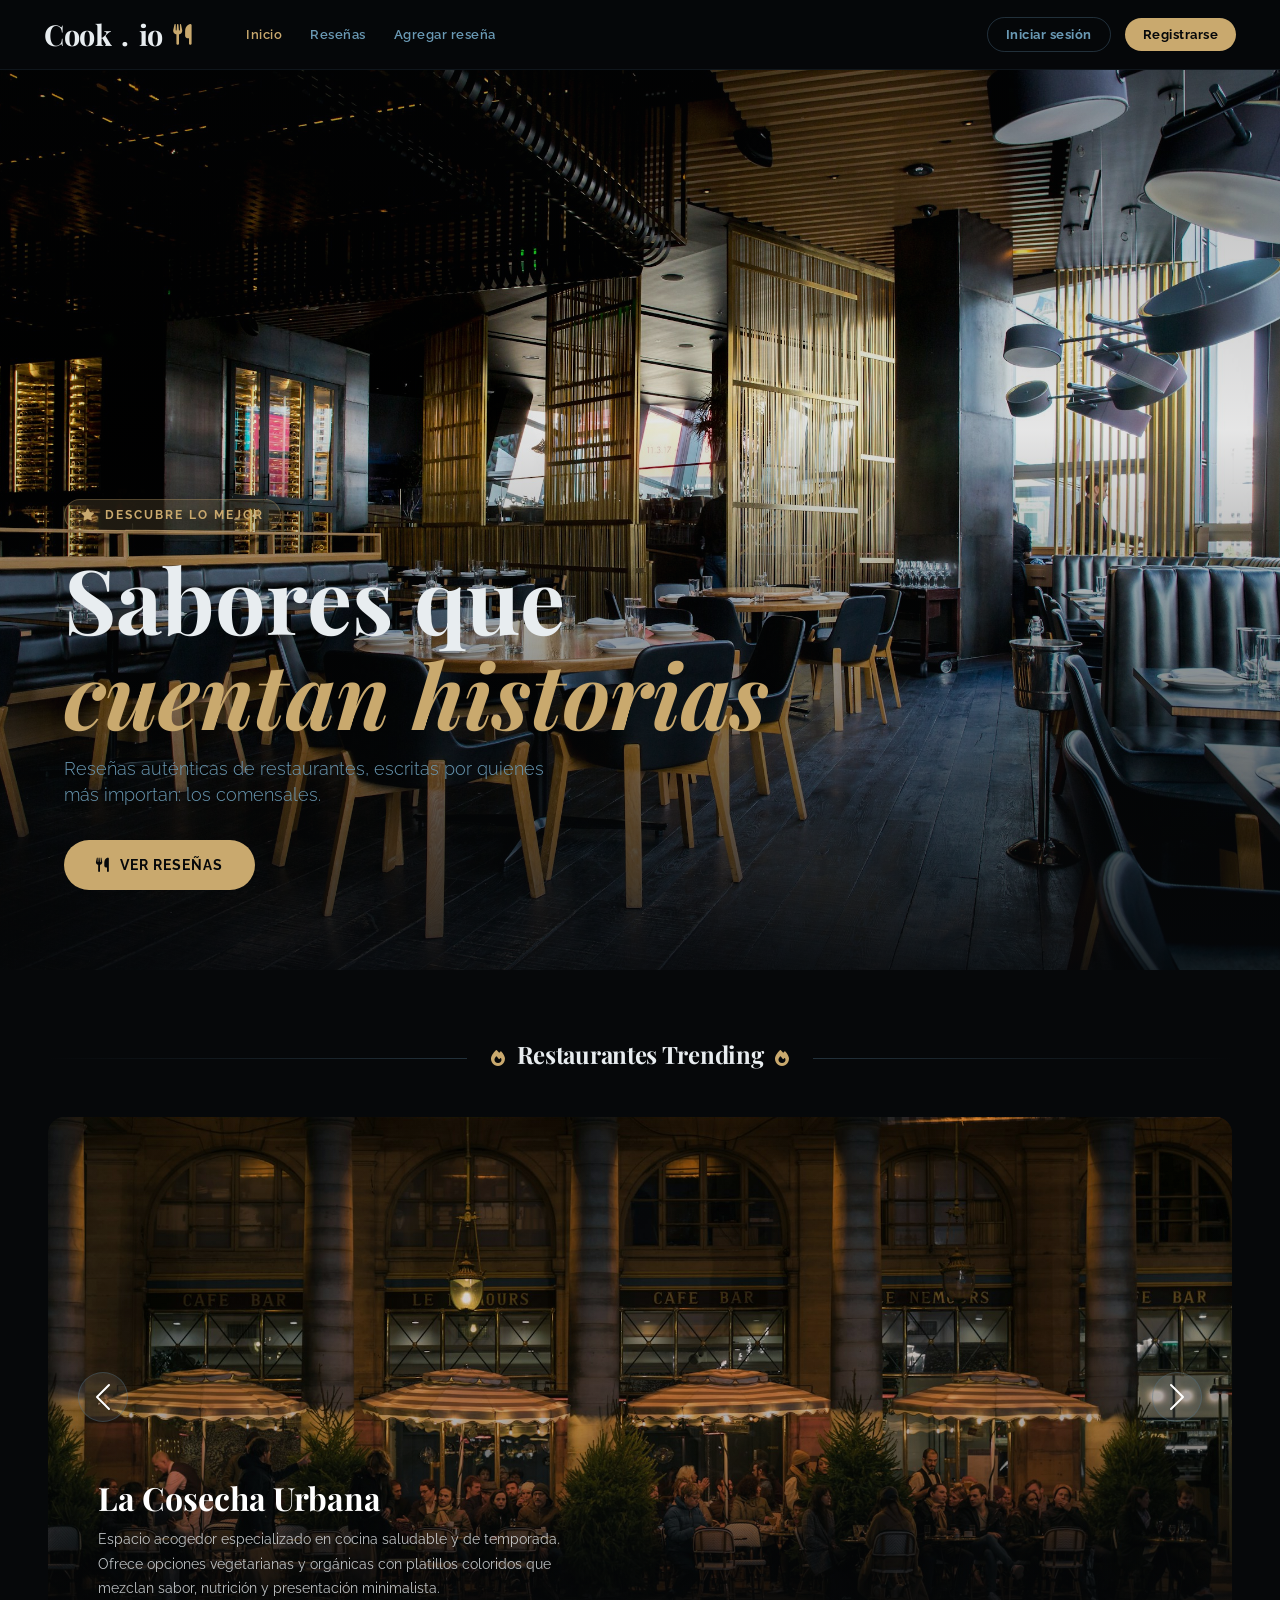
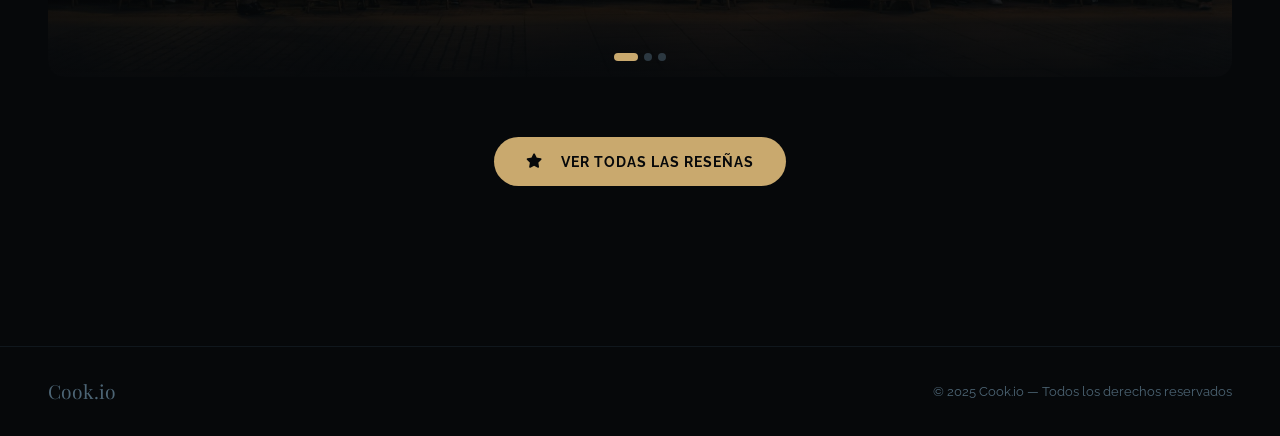
==== index.html @ 143192e0 "first commit" ====
<!DOCTYPE html>
<html lang="es">
<head>
  <meta charset="UTF-8">
  <meta name="viewport" content="width=device-width, initial-scale=1.0">
  <link rel="shortcut icon" href="./img/utensils-solid.png" type="image/x-icon">
  <title>Cook.io — Inicio</title>
  <link href="https://cdn.jsdelivr.net/npm/bootstrap@5.3.8/dist/css/bootstrap.min.css" rel="stylesheet">
  <script src="https://cdn.jsdelivr.net/npm/bootstrap@5.3.8/dist/js/bootstrap.bundle.min.js"></script>
  <link href="https://fonts.googleapis.com/css2?family=Playfair+Display:ital,wght@0,400;0,700;1,400&family=Raleway:wght@300;400;500;600;700&display=swap" rel="stylesheet">
  <link rel="stylesheet" href="https://cdnjs.cloudflare.com/ajax/libs/font-awesome/6.5.0/css/all.min.css" crossorigin="anonymous">
  <link rel="stylesheet" href="Estilos.css">
</head>
<body>

<!-- NAVBAR -->
<nav class="navbar">
  <div class="container-fluid d-flex align-items-center">
    <a class="navbar-brand" href="index.html">
      Cook<span style="color:var(--gold)">.</span>io
      <i class="fa-solid fa-utensils"></i>
    </a>
    <div class="nav-links">
      <a href="index.html" class="active">Inicio</a>
      <a href="resenas.html">Reseñas</a>
      <a href="agregar.html">Agregar reseña</a>
    </div>
    <div class="nav-auth-area" id="nav-auth-area"><!-- JS --></div>
  </div>
</nav>

<!-- HERO -->
<div class="header">
  <div class="hero-content">
    <div class="hero-tag animate">
      <i class="fa-solid fa-star"></i> Descubre lo mejor
    </div>
    <h1 class="hero-title animate delay-1">
      Sabores que<br><em>cuentan historias</em>
    </h1>
    <p class="hero-sub animate delay-2">Reseñas auténticas de restaurantes, escritas por quienes más importan: los comensales.</p>
    <div id="hero-cta-area" class="animate delay-3"><!-- JS --></div>
  </div>
</div>

<!-- TRENDING -->
<div class="section-header">
  <div class="line"></div>
  <div class="section-label">
    <i class="fa-solid fa-fire icon"></i>
    <h2>Restaurantes Trending</h2>
    <i class="fa-solid fa-fire icon"></i>
  </div>
  <div class="line right"></div>
</div>

<div class="carousel-section">
  <div id="carouselMain" class="carousel slide" data-bs-ride="carousel">
    <div class="carousel-indicators">
      <button type="button" data-bs-target="#carouselMain" data-bs-slide-to="0" class="active"></button>
      <button type="button" data-bs-target="#carouselMain" data-bs-slide-to="1"></button>
      <button type="button" data-bs-target="#carouselMain" data-bs-slide-to="2"></button>
    </div>
    <div class="carousel-inner">
      <div class="carousel-item active">
        <img src="./img/trending 1.jpg" alt="La Cosecha Urbana">
        <div class="carousel-caption">
          <h5>La Cosecha Urbana</h5>
          <p>Espacio acogedor especializado en cocina saludable y de temporada. Ofrece opciones vegetarianas y orgánicas con platillos coloridos que mezclan sabor, nutrición y presentación minimalista.</p>
        </div>
      </div>
      <div class="carousel-item">
        <img src="./img/trending 2.jpg" alt="Umami Fusión">
        <div class="carousel-caption">
          <h5>Umami Fusión</h5>
          <p>Un restaurante que combina sabores tradicionales asiáticos con técnicas modernas. Su ramen artesanal y platos al wok destacan por ingredientes frescos y caldos preparados durante horas.</p>
        </div>
      </div>
      <div class="carousel-item">
        <img src="./img/trending 3.jpg" alt="Brasa & Piedra">
        <div class="carousel-caption">
          <h5>Brasa & Piedra</h5>
          <p>Parrilla contemporánea donde la carne es protagonista. Cocinan al carbón y en horno de piedra, logrando cortes jugosos con un toque ahumado único en ambiente elegante pero relajado.</p>
        </div>
      </div>
    </div>
    <button class="carousel-control-prev" type="button" data-bs-target="#carouselMain" data-bs-slide="prev">
      <span class="carousel-control-prev-icon"></span>
    </button>
    <button class="carousel-control-next" type="button" data-bs-target="#carouselMain" data-bs-slide="next">
      <span class="carousel-control-next-icon"></span>
    </button>
  </div>
</div>

<!-- CTA a reseñas -->
<div style="text-align:center; padding: 0 3rem 80px;">
  <a href="resenas.html" class="hero-cta" style="display:inline-flex;">
    <i class="fa-solid fa-star"></i>&nbsp; Ver todas las reseñas
  </a>
</div>

<!-- FOOTER -->
<footer class="footer">
  <span class="footer-brand">Cook<span style="color:var(--gold)">.</span>io</span>
  <span class="footer-text">© 2025 Cook.io — Todos los derechos reservados</span>
</footer>

<!-- TOAST -->
<div id="toast">
  <span class="t-icon"><i class="fa-solid fa-circle-check"></i></span>
  <span class="t-msg" id="toast-msg"></span>
</div>

<script>
  // ── Config ────────────────────────────────────────────────
  const API = 'https://TU-PROYECTO.onrender.com/api'
  let currentUser = null
  let currentUserEmail = ''

  // ── Utilidades ────────────────────────────────────────────
  function toast(msg, type = 'info') {
    const el = document.getElementById('toast')
    const icons = { success: 'fa-circle-check', error: 'fa-circle-xmark', info: 'fa-circle-info' }
    el.querySelector('.t-icon').innerHTML = `<i class="fa-solid ${icons[type]}"></i>`
    document.getElementById('toast-msg').textContent = msg
    el.className = `show ${type}`
    setTimeout(() => el.className = '', 3500)
  }

  function initials(email) {
    return email ? email.substring(0, 2).toUpperCase() : '??'
  }

  // ── Sesión ────────────────────────────────────────────────
  function loadSession() {
    const saved = localStorage.getItem('cookio_user')
    if (saved) { try { currentUser = JSON.parse(saved) } catch {} }
    const savedEmail = localStorage.getItem('cookio_email')
    if (savedEmail) currentUserEmail = savedEmail
  }

  function clearSession() {
    currentUser = null
    currentUserEmail = ''
    localStorage.removeItem('cookio_user')
    localStorage.removeItem('cookio_email')
  }

  // ── Navbar ────────────────────────────────────────────────
  function renderNavbar() {
    const navArea = document.getElementById('nav-auth-area')
    if (!navArea) return
    if (currentUser) {
      const av = initials(currentUserEmail)
      navArea.innerHTML = `
        <div class="nav-user-info">
          <div class="avatar">${av}</div>
          <span>${currentUser.nombre}</span>
        </div>
        <button class="btn-nav btn-nav-outline" onclick="handleLogout()">
          <i class="fa-solid fa-arrow-right-from-bracket"></i>
        </button>`
    } else {
      navArea.innerHTML = `
        <a class="btn-nav btn-nav-outline" href="perfil.html">Iniciar sesión</a>
        <a class="btn-nav btn-nav-gold"    href="perfil.html">Registrarse</a>`
    }
  }

  function handleLogout() {
    clearSession()
    toast('Sesión cerrada.', 'info')
    setTimeout(() => {
      renderNavbar()
      renderHeroCta()
    }, 400)
  }

  // ── Hero CTA dinámico ─────────────────────────────────────
  function renderHeroCta() {
    const area = document.getElementById('hero-cta-area')
    if (!area) return
    if (currentUser) {
      area.innerHTML = `
        <a href="resenas.html" class="hero-cta">
          <i class="fa-solid fa-utensils"></i> Ver reseñas
        </a>
        <a href="agregar.html" class="hero-cta" style="margin-left:12px; background:transparent; border:2px solid var(--gold); color:var(--gold);">
          <i class="fa-solid fa-pen-to-square"></i> Agregar reseña
        </a>`
    } else {
      area.innerHTML = `
        <a href="resenas.html" class="hero-cta">
          <i class="fa-solid fa-utensils"></i> Ver reseñas
        </a>`
    }
  }

  // ── Init ──────────────────────────────────────────────────
  loadSession()
  renderNavbar()
  renderHeroCta()
</script>
</body>
</html>
---- Estilos.css ----
* { box-sizing: border-box; margin: 0; padding: 0; }

body {
  background: #06080A;
  color: #E8EDF0;
  font-family: 'Raleway', sans-serif;
  font-weight: 400;
}
.navbar {
  position: sticky;
  top: 0;
  z-index: 1000;
  background: rgba(6, 8, 10, 0.85);
  border-bottom: 1px solid rgba(76, 111, 133, 0.15);
  padding: 0 2rem;
  height: 70px;
}

.navbar .container-fluid { height: 100%; }

.navbar-brand {
  font-family: 'Playfair Display', serif;
  font-size: 1.8rem;
  font-weight: 700;
  color: #E8EDF0 !important;
  letter-spacing: -0.5px;
  display: flex;
  align-items: center;
  gap: 10px;
  text-decoration: none;
  transition: color 0.3s;
}
.navbar-brand:hover    { color: #6A9AB5 !important; }
.navbar-brand i        { color: #C9A96E; font-size: 1.3rem; }
.brand-dot             { color: #C9A96E; }

.nav-links {
  display: flex;
  align-items: center;
  gap: 28px;
  margin-left: 40px;
}
.nav-links a {
  font-size: 0.82rem;
  font-weight: 600;
  color: #6A9AB5;
  text-decoration: none;
  letter-spacing: 0.5px;
  transition: color 0.2s;
}
.nav-links a:hover,
.nav-links a.active { color: #C9A96E; }

.nav-auth-area {
  margin-left: auto;
  display: flex;
  align-items: center;
  gap: 14px;
}

.nav-user-info {
  font-size: 0.85rem;
  color: #6A9AB5;
  display: flex;
  align-items: center;
  gap: 8px;
}
.nav-user-info .avatar {
  width: 32px;
  height: 32px;
  border-radius: 50%;
  background: #2B3E4A;
  display: flex;
  align-items: center;
  justify-content: center;
  color: #C9A96E;
  font-weight: 700;
  font-size: 0.75rem;
}

.btn-nav {
  padding: 7px 18px;
  border-radius: 50px;
  font-family: 'Raleway', sans-serif;
  font-size: 0.8rem;
  font-weight: 700;
  letter-spacing: 0.5px;
  cursor: pointer;
  border: none;
  transition: all 0.25s;
  text-decoration: none;
  display: inline-flex;
  align-items: center;
}
.btn-nav-outline          { background: transparent; border: 1px solid rgba(76,111,133,0.4); color: #6A9AB5; }
.btn-nav-outline:hover    { border-color: #C9A96E; color: #C9A96E; }
.btn-nav-gold             { background: #C9A96E; color: #06080A; }
.btn-nav-gold:hover       { background: #E0BA7F; color: #06080A; }
#toast {
  position: fixed;
  bottom: 28px;
  right: 28px;
  z-index: 9999;
  min-width: 260px;
  max-width: 360px;
  background: #141C22;
  border: 1px solid rgba(76, 111, 133, 0.3);
  border-radius: 12px;
  padding: 16px 20px;
  display: flex;
  align-items: flex-start;
  gap: 12px;
  opacity: 0;
  transform: translateY(12px);
  transition: all 0.35s;
  pointer-events: none;
}
#toast.show            { opacity: 1; transform: translateY(0); pointer-events: auto; }
#toast .t-icon         { font-size: 1.1rem; flex-shrink: 0; margin-top: 2px; }
#toast.success .t-icon { color: #5cb85c; }
#toast.error   .t-icon { color: #d9534f; }
#toast.info    .t-icon { color: #6A9AB5; }
#toast .t-msg          { font-size: 0.88rem; color: #E8EDF0; line-height: 1.5; }
.modal-dark .modal-content {
  background: #141C22;
  border: 1px solid rgba(76, 111, 133, 0.15);
  border-radius: 20px;
  color: #E8EDF0;
}
.modal-dark .modal-header { border-bottom: 1px solid rgba(76, 111, 133, 0.15); }
.modal-dark .modal-footer { border-top:    1px solid rgba(76, 111, 133, 0.15); }
.modal-dark .btn-close    { filter: invert(1); opacity: 0.5; }
.modal-title-serif        { font-family: 'Playfair Display', serif; }

#editModal .form-group { margin-bottom: 16px; }
#editModal .form-group label {
  font-size: 0.78rem;
  font-weight: 600;
  letter-spacing: 1px;
  text-transform: uppercase;
  color: #4D6575;
  display: block;
  margin-bottom: 6px;
}
#editModal .form-group input,
#editModal .form-group textarea {
  background: #1C2A34;
  border: 1px solid rgba(76, 111, 133, 0.15);
  border-radius: 10px;
  padding: 12px 16px;
  color: #E8EDF0;
  font-family: 'Raleway', sans-serif;
  width: 100%;
}
.header {
  position: relative;
  height: 100vh;
  background: url('./img/Header.jpg') center/cover no-repeat;
  display: flex;
  align-items: flex-end;
  padding-bottom: 80px;
}
.header::before {
  content: '';
  position: absolute;
  inset: 0;
  background: linear-gradient(to bottom, rgba(6,8,10,0.3) 0%, rgba(6,8,10,0.1) 40%, rgba(6,8,10,0.85) 100%);
}

.hero-content { position: relative; z-index: 1; padding: 0 4rem; }

.hero-tag {
  display: inline-flex;
  align-items: center;
  gap: 8px;
  background: rgba(201, 169, 110, 0.15);
  border: 1px solid rgba(201, 169, 110, 0.3);
  color: #C9A96E;
  font-size: 0.75rem;
  font-weight: 700;
  letter-spacing: 2px;
  text-transform: uppercase;
  padding: 6px 16px;
  border-radius: 50px;
  margin-bottom: 20px;
}

.hero-title {
  font-family: 'Playfair Display', serif;
  font-size: clamp(3rem, 7vw, 6rem);
  font-weight: 700;
  line-height: 1.05;
  margin-bottom: 16px;
}
.hero-title em { font-style: italic; color: #C9A96E; }

.hero-sub {
  font-size: 1.1rem;
  color: #6A9AB5;
  font-weight: 300;
  max-width: 500px;
  margin-bottom: 32px;
}

.hero-cta {
  display: inline-flex;
  align-items: center;
  gap: 10px;
  background: #C9A96E;
  color: #06080A;
  font-family: 'Raleway', sans-serif;
  font-weight: 700;
  font-size: 0.9rem;
  letter-spacing: 1px;
  text-transform: uppercase;
  padding: 14px 32px;
  border-radius: 50px;
  border: none;
  cursor: pointer;
  text-decoration: none;
  transition: background 0.3s;
}
.hero-cta:hover { background: #E0BA7F; color: #06080A; }

.page-hero        { padding: 60px 3rem 0; }
.page-hero h1     { font-family: 'Playfair Display', serif; font-size: 2.8rem; font-weight: 700; margin-bottom: 8px; }
.page-hero h1 em  { color: #C9A96E; font-style: italic; }
.page-hero p      { color: #6A9AB5; font-size: 1rem; font-weight: 300; }

.section-header {
  display: flex;
  align-items: center;
  gap: 24px;
  padding: 70px 3rem 40px;
}
.section-header .line       { flex: 1; height: 1px; background: linear-gradient(to right, transparent, rgba(76,111,133,0.4)); }
.section-header .line.right { background: linear-gradient(to left, transparent, rgba(76,111,133,0.4)); }

.section-label      { display: flex; align-items: center; gap: 12px; white-space: nowrap; }
.section-label .icon{ color: #C9A96E; font-size: 1rem; }
.section-label h2   { font-family: 'Playfair Display', serif; font-size: 1.5rem; font-weight: 700; letter-spacing: -0.3px; }
.carousel-section  { padding: 0 3rem 60px; }
.carousel-inner    { border-radius: 16px; overflow: hidden; }
.carousel-item     { height: 560px; }
.carousel-item img { width: 100%; height: 100%; object-fit: cover; }

.carousel-item::after {
  content: '';
  position: absolute;
  inset: 0;
  background: linear-gradient(to top, rgba(6,8,10,0.9) 0%, rgba(6,8,10,0.1) 60%);
}

.carousel-caption    { z-index: 2; text-align: left; left: 50px; right: auto; bottom: 40px; max-width: 500px; }
.carousel-caption h5 { font-family: 'Playfair Display', serif; font-size: 2rem; font-weight: 700; margin-bottom: 10px; }
.carousel-caption p  { font-size: 0.9rem; color: rgba(232,237,240,0.8); line-height: 1.7; }

.carousel-indicators [data-bs-target] { width: 8px; height: 8px; border-radius: 50%; background: #4D6575; border: none; }
.carousel-indicators .active          { background: #C9A96E; width: 24px; border-radius: 4px; }

.carousel-control-prev,
.carousel-control-next {
  width: 50px; height: 50px;
  background: rgba(255,255,255,0.08);
  border: 1px solid rgba(76,111,133,0.4);
  border-radius: 50%;
  top: 50%; transform: translateY(-50%);
  margin: 0 20px; opacity: 1;
  transition: background 0.3s;
}
.carousel-control-prev:hover,
.carousel-control-next:hover { background: rgba(255,255,255,0.18); }
.carousel-control-prev { left: 10px; }
.carousel-control-next { right: 10px; }
.reviews-section { padding: 0 3rem 60px; }

.review-grid { display: grid; grid-template-columns: 1fr 1fr; gap: 20px; }

.review-card {
  background: #141C22;
  border: 1px solid rgba(76, 111, 133, 0.15);
  border-radius: 16px;
  overflow: hidden;
  transition: border-color 0.3s, transform 0.3s;
}
.review-card:hover { border-color: rgba(76,111,133,0.4); transform: translateY(-4px); }

.review-card-body { padding: 28px; }

.review-meta {
  display: flex;
  align-items: center;
  justify-content: space-between;
  margin-bottom: 14px;
}
.review-stars  { color: #C9A96E; font-size: 0.85rem; letter-spacing: 2px; }
.review-date   { font-size: 0.78rem; color: #4D6575; }
.review-title  { font-family: 'Playfair Display', serif; font-size: 1.4rem; font-weight: 700; margin-bottom: 14px; }
.review-text   { font-size: 0.9rem; color: #6A9AB5; line-height: 1.8; font-weight: 300; }

.review-author {
  display: flex;
  align-items: center;
  gap: 12px;
  margin-top: 20px;
  padding-top: 20px;
  border-top: 1px solid rgba(76, 111, 133, 0.15);
}
.author-avatar {
  width: 36px; height: 36px;
  border-radius: 50%;
  background: #2B3E4A;
  display: flex; align-items: center; justify-content: center;
  color: #6A9AB5; font-size: 0.85rem; font-weight: 700; flex-shrink: 0;
}
.author-name   { font-size: 0.85rem; font-weight: 600; }
.author-handle { font-size: 0.75rem; color: #4D6575; }

.review-card .edit-bar     { display: none; justify-content: flex-end; gap: 8px; padding: 10px 28px 0; }
.review-card.own .edit-bar { display: flex; }

.btn-edit,
.btn-delete {
  font-size: 0.75rem;
  padding: 4px 12px;
  border-radius: 20px;
  border: none;
  cursor: pointer;
  font-family: 'Raleway', sans-serif;
  font-weight: 600;
  transition: background 0.2s;
}
.btn-edit        { background: rgba(76,111,133,0.15); color: #6A9AB5; }
.btn-edit:hover  { background: rgba(76,111,133,0.3); }
.btn-delete      { background: rgba(200,80,80,0.1); color: #c55; }
.btn-delete:hover{ background: rgba(200,80,80,0.25); }

.reviews-empty,
.reviews-loading    { text-align: center; color: #4D6575; padding: 60px 20px; font-size: 0.95rem; }
.reviews-loading    { padding: 40px; }
.reviews-empty-icon { font-size: 2rem; margin-bottom: 14px; display: block; }

.spinner {
  display: inline-block;
  width: 22px; height: 22px;
  border: 2px solid rgba(76,111,133,0.3);
  border-top-color: #6A9AB5;
  border-radius: 50%;
  animation: spin 0.7s linear infinite;
  margin-right: 8px;
}

.add-review-cta {
  display: inline-flex;
  align-items: center;
  gap: 8px;
  background: rgba(201,169,110,0.12);
  border: 1px solid rgba(201,169,110,0.3);
  color: #C9A96E;
  font-size: 0.8rem;
  font-weight: 700;
  letter-spacing: 1px;
  text-transform: uppercase;
  padding: 8px 20px;
  border-radius: 50px;
  text-decoration: none;
  margin-top: 16px;
  transition: background 0.25s;
}
.add-review-cta:hover { background: rgba(201,169,110,0.22); color: #C9A96E; }

.cta-center { text-align: center; padding: 0 3rem 80px; }
.add-review-section        { padding: 0 3rem 60px; transition: opacity 0.3s; }
.add-review-section.locked { opacity: 0.45; pointer-events: none; }

.add-review-card          { background: #141C22; border: 1px solid rgba(76,111,133,0.15); border-radius: 20px; padding: 48px; }
.add-review-card h3       { font-family: 'Playfair Display', serif; font-size: 1.8rem; font-weight: 700; margin-bottom: 8px; }
.add-review-card .subtitle{ color: #4D6575; font-size: 0.9rem; margin-bottom: 36px; }

.login-prompt-box { padding: 40px 3rem 0; }
.login-prompt {
  background: #141C22;
  border: 1px solid rgba(201,169,110,0.2);
  border-radius: 16px;
  padding: 32px;
  text-align: center;
  max-width: 480px;
  margin: 0 auto 40px;
}
.login-prompt-icon { font-size: 1.6rem; color: #C9A96E; margin-bottom: 16px; display: block; }
.login-prompt p    { color: #6A9AB5; margin-bottom: 16px; font-size: 0.95rem; }
.login-prompt a {
  display: inline-flex;
  align-items: center;
  gap: 8px;
  background: #C9A96E;
  color: #06080A;
  font-weight: 700;
  font-size: 0.85rem;
  letter-spacing: 1px;
  text-transform: uppercase;
  padding: 12px 28px;
  border-radius: 50px;
  text-decoration: none;
  transition: background 0.25s;
}
.login-prompt a:hover { background: #E0BA7F; color: #06080A; }
.form-row      { display: grid; grid-template-columns: 1fr 1fr; gap: 20px; margin-bottom: 20px; }
.form-group    { display: flex; flex-direction: column; gap: 8px; }
.form-group-mb { margin-bottom: 24px; }

.form-group label {
  font-size: 0.8rem;
  font-weight: 600;
  letter-spacing: 1px;
  text-transform: uppercase;
  color: #4D6575;
}

.form-group input,
.form-group select,
.form-group textarea {
  background: #1C2A34;
  border: 1px solid rgba(76, 111, 133, 0.15);
  border-radius: 10px;
  padding: 14px 18px;
  color: #E8EDF0;
  font-family: 'Raleway', sans-serif;
  font-size: 0.95rem;
  transition: border-color 0.3s, box-shadow 0.3s;
  outline: none;
}
.form-group input:focus,
.form-group select:focus,
.form-group textarea:focus {
  border-color: #6A9AB5;
  box-shadow: 0 0 0 3px rgba(76,111,133,0.12);
}
.form-group textarea      { resize: vertical; min-height: 120px; }
.form-group select option { background: #1C2A34; }

.star-rating       { display: flex; flex-direction: row-reverse; gap: 6px; margin-bottom: 20px; }
.star-rating input { display: none; }
.star-rating label {
  font-size: 1.6rem;
  color: #4D6575;
  cursor: pointer;
  transition: color 0.2s, transform 0.2s;
  letter-spacing: 0;
  text-transform: none;
}
.star-rating input:checked ~ label,
.star-rating label:hover,
.star-rating label:hover ~ label { color: #C9A96E; }
.star-rating label:hover,
.star-rating label:hover ~ label { transform: scale(1.2); }

.submit-btn {
  background: linear-gradient(135deg, #4C6F85 0%, #6A9AB5 100%);
  color: #fff;
  border: none;
  border-radius: 10px;
  padding: 16px 40px;
  font-family: 'Raleway', sans-serif;
  font-weight: 700;
  font-size: 0.9rem;
  letter-spacing: 1px;
  text-transform: uppercase;
  cursor: pointer;
  margin-top: 8px;
  transition: opacity 0.3s, transform 0.2s, box-shadow 0.3s;
}
.submit-btn:hover { opacity: 0.9; transform: translateY(-2px); box-shadow: 0 8px 30px rgba(76,111,133,0.35); }

.lock-msg { text-align: center; color: #4D6575; font-size: 0.85rem; margin-top: 12px; }
.login-section { padding: 0 3rem 100px; }

.login-card,
.user-panel {
  background: #141C22;
  border: 1px solid rgba(76, 111, 133, 0.15);
  border-radius: 20px;
  padding: 48px;
  max-width: 480px;
  margin: 0 auto;
  text-align: center;
}

.login-icon {
  width: 64px; height: 64px;
  background: #2B3E4A;
  border-radius: 20px;
  display: flex; align-items: center; justify-content: center;
  margin: 0 auto 24px;
  font-size: 1.5rem;
  color: #6A9AB5;
}

.login-card h3,
.user-panel h3 { font-family: 'Playfair Display', serif; font-size: 1.8rem; margin-bottom: 6px; }

.login-form { text-align: left; display: flex; flex-direction: column; gap: 16px; }

.login-btn {
  background: #C9A96E;
  color: #06080A;
  border: none;
  border-radius: 10px;
  padding: 16px;
  width: 100%;
  font-family: 'Raleway', sans-serif;
  font-weight: 700;
  font-size: 0.9rem;
  letter-spacing: 1px;
  text-transform: uppercase;
  cursor: pointer;
  transition: background 0.3s, transform 0.2s;
  margin-top: 8px;
}
.login-btn:hover { background: #E0BA7F; transform: translateY(-1px); }

.auth-tabs { display: flex; border-bottom: 1px solid rgba(76,111,133,0.15); margin-bottom: 28px; }
.auth-tab {
  flex: 1; padding: 12px;
  background: none; border: none;
  font-family: 'Raleway', sans-serif; font-weight: 600; font-size: 0.85rem;
  color: #4D6575; cursor: pointer;
  transition: color 0.2s; letter-spacing: 0.5px; text-transform: uppercase;
}
.auth-tab.active { color: #C9A96E; border-bottom: 2px solid #C9A96E; }

.big-avatar {
  width: 80px; height: 80px;
  border-radius: 50%;
  background: #2B3E4A;
  display: flex; align-items: center; justify-content: center;
  color: #C9A96E; font-size: 1.8rem; font-weight: 700;
  margin: 0 auto 20px;
}
.user-email { color: #4D6575; font-size: 0.88rem; margin-bottom: 28px; }

.btn-logout {
  background: transparent;
  border: 1px solid rgba(200,80,80,0.3);
  color: #c55;
  border-radius: 10px;
  padding: 12px 28px;
  font-family: 'Raleway', sans-serif; font-weight: 700; font-size: 0.85rem;
  cursor: pointer; transition: background 0.25s;
}
.btn-logout:hover { background: rgba(200,80,80,0.1); }

.btn-delete-account {
  background: transparent; border: none;
  color: #4D6575; font-size: 0.78rem;
  cursor: pointer; margin-top: 12px;
  text-decoration: underline; font-family: 'Raleway', sans-serif;
}
.btn-delete-account:hover { color: #c55; }

.profile-links { display: flex; justify-content: center; gap: 16px; margin-top: 24px; }
.profile-links a {
  display: inline-flex; align-items: center; gap: 8px;
  font-size: 0.82rem; font-weight: 600; color: #6A9AB5;
  text-decoration: none; border: 1px solid rgba(76,111,133,0.3);
  border-radius: 50px; padding: 8px 20px; transition: all 0.2s;
}
.profile-links a:hover { border-color: #C9A96E; color: #C9A96E; }

.footer {
  border-top: 1px solid rgba(76, 111, 133, 0.15);
  padding: 30px 3rem;
  display: flex; justify-content: space-between; align-items: center;
  margin-top: 80px;
}
.footer-brand { font-family: 'Playfair Display', serif; font-size: 1.2rem; color: #4D6575; }
.footer-text  { font-size: 0.8rem; color: #4D6575; }

.hidden { display: none !important; }

@keyframes fadeUp { from { opacity: 0; transform: translateY(24px); } to { opacity: 1; transform: translateY(0); } }
@keyframes spin   { to { transform: rotate(360deg); } }

.animate { animation: fadeUp 0.6s ease both; }
.delay-1 { animation-delay: 0.1s; }
.delay-2 { animation-delay: 0.2s; }
.delay-3 { animation-delay: 0.3s; }
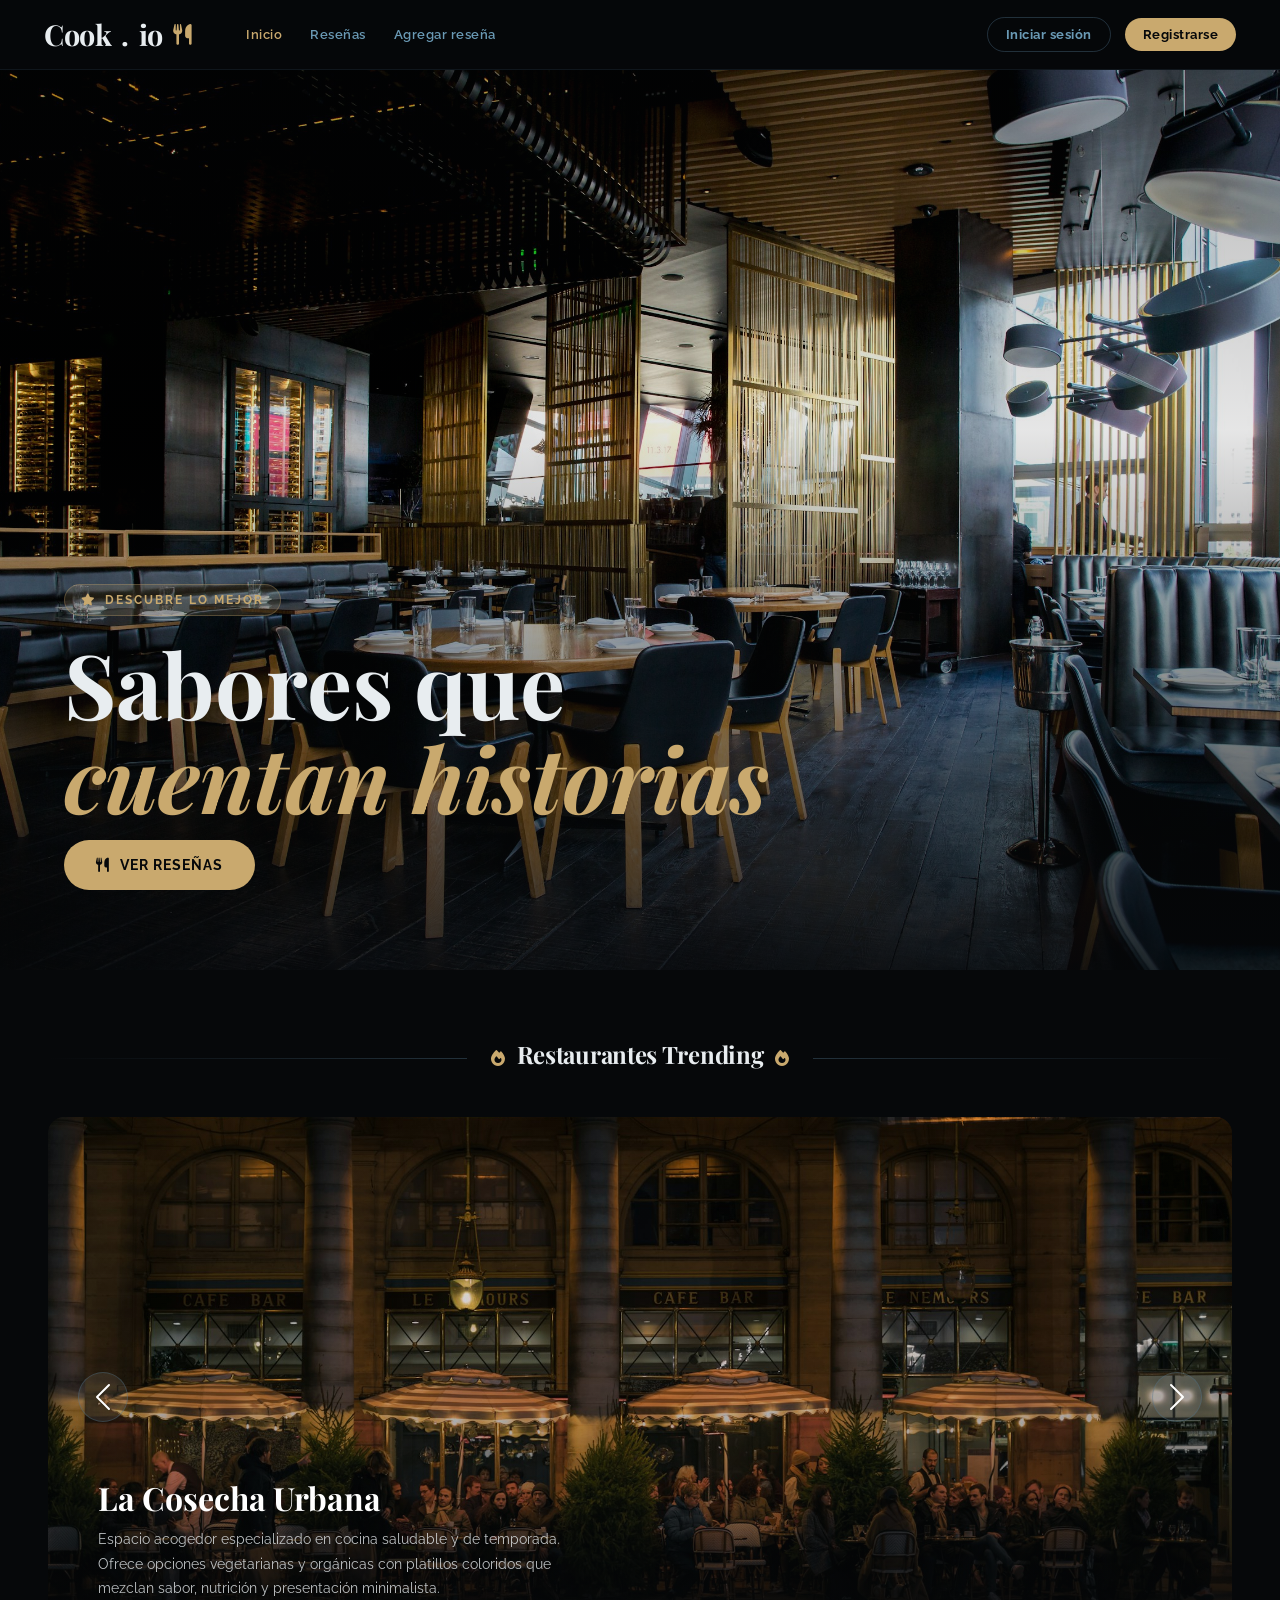
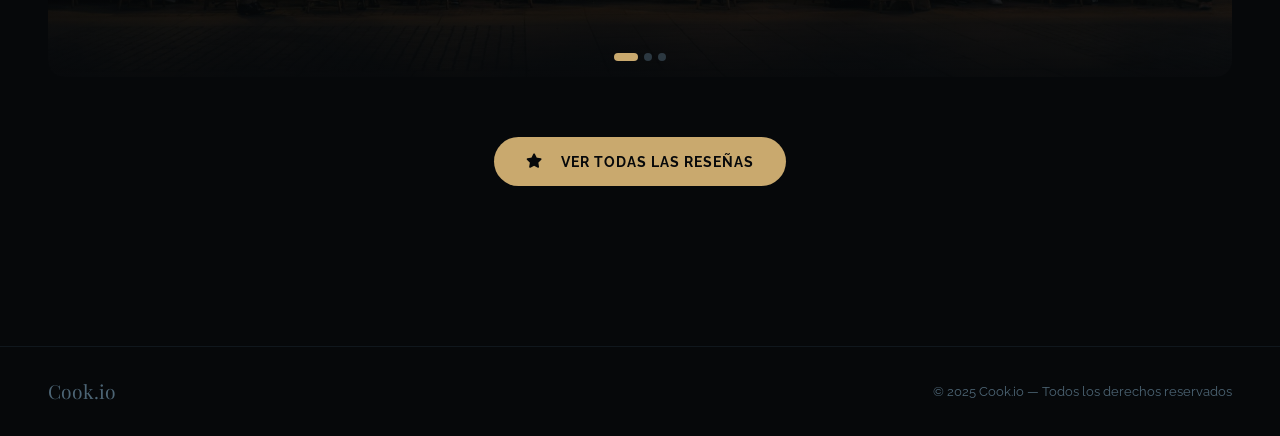
==== commit 093cf60c: "first commit" ====
--- a/index.html
+++ b/index.html
@@ -13,7 +13,6 @@
 </head>
 <body>
 
-<!-- NAVBAR -->
 <nav class="navbar">
   <div class="container-fluid d-flex align-items-center">
     <a class="navbar-brand" href="index.html">
@@ -25,11 +24,10 @@
       <a href="resenas.html">Reseñas</a>
       <a href="agregar.html">Agregar reseña</a>
     </div>
-    <div class="nav-auth-area" id="nav-auth-area"><!-- JS --></div>
+    <div class="nav-auth-area" id="nav-auth-area"></div>
   </div>
 </nav>
 
-<!-- HERO -->
 <div class="header">
   <div class="hero-content">
     <div class="hero-tag animate">
@@ -38,12 +36,9 @@
     <h1 class="hero-title animate delay-1">
       Sabores que<br><em>cuentan historias</em>
     </h1>
-    <p class="hero-sub animate delay-2">Reseñas auténticas de restaurantes, escritas por quienes más importan: los comensales.</p>
-    <div id="hero-cta-area" class="animate delay-3"><!-- JS --></div>
+    <div id="hero-cta-area" class="animate delay-3"></div>
   </div>
 </div>
-
-<!-- TRENDING -->
 <div class="section-header">
   <div class="line"></div>
   <div class="section-label">
@@ -92,33 +87,28 @@
     </button>
   </div>
 </div>
-
-<!-- CTA a reseñas -->
 <div style="text-align:center; padding: 0 3rem 80px;">
   <a href="resenas.html" class="hero-cta" style="display:inline-flex;">
     <i class="fa-solid fa-star"></i>&nbsp; Ver todas las reseñas
   </a>
 </div>
 
-<!-- FOOTER -->
 <footer class="footer">
   <span class="footer-brand">Cook<span style="color:var(--gold)">.</span>io</span>
   <span class="footer-text">© 2025 Cook.io — Todos los derechos reservados</span>
 </footer>
 
-<!-- TOAST -->
 <div id="toast">
   <span class="t-icon"><i class="fa-solid fa-circle-check"></i></span>
   <span class="t-msg" id="toast-msg"></span>
 </div>
 
 <script>
-  // ── Config ────────────────────────────────────────────────
-  const API = 'https://TU-PROYECTO.onrender.com/api'
+
+  const API = 'https://cook-back-xwlk.onrender.com/api'
   let currentUser = null
   let currentUserEmail = ''
 
-  // ── Utilidades ────────────────────────────────────────────
   function toast(msg, type = 'info') {
     const el = document.getElementById('toast')
     const icons = { success: 'fa-circle-check', error: 'fa-circle-xmark', info: 'fa-circle-info' }
@@ -132,7 +122,6 @@
     return email ? email.substring(0, 2).toUpperCase() : '??'
   }
 
-  // ── Sesión ────────────────────────────────────────────────
   function loadSession() {
     const saved = localStorage.getItem('cookio_user')
     if (saved) { try { currentUser = JSON.parse(saved) } catch {} }
@@ -147,7 +136,6 @@
     localStorage.removeItem('cookio_email')
   }
 
-  // ── Navbar ────────────────────────────────────────────────
   function renderNavbar() {
     const navArea = document.getElementById('nav-auth-area')
     if (!navArea) return
@@ -177,7 +165,6 @@
     }, 400)
   }
 
-  // ── Hero CTA dinámico ─────────────────────────────────────
   function renderHeroCta() {
     const area = document.getElementById('hero-cta-area')
     if (!area) return
@@ -197,7 +184,6 @@
     }
   }
 
-  // ── Init ──────────────────────────────────────────────────
   loadSession()
   renderNavbar()
   renderHeroCta()
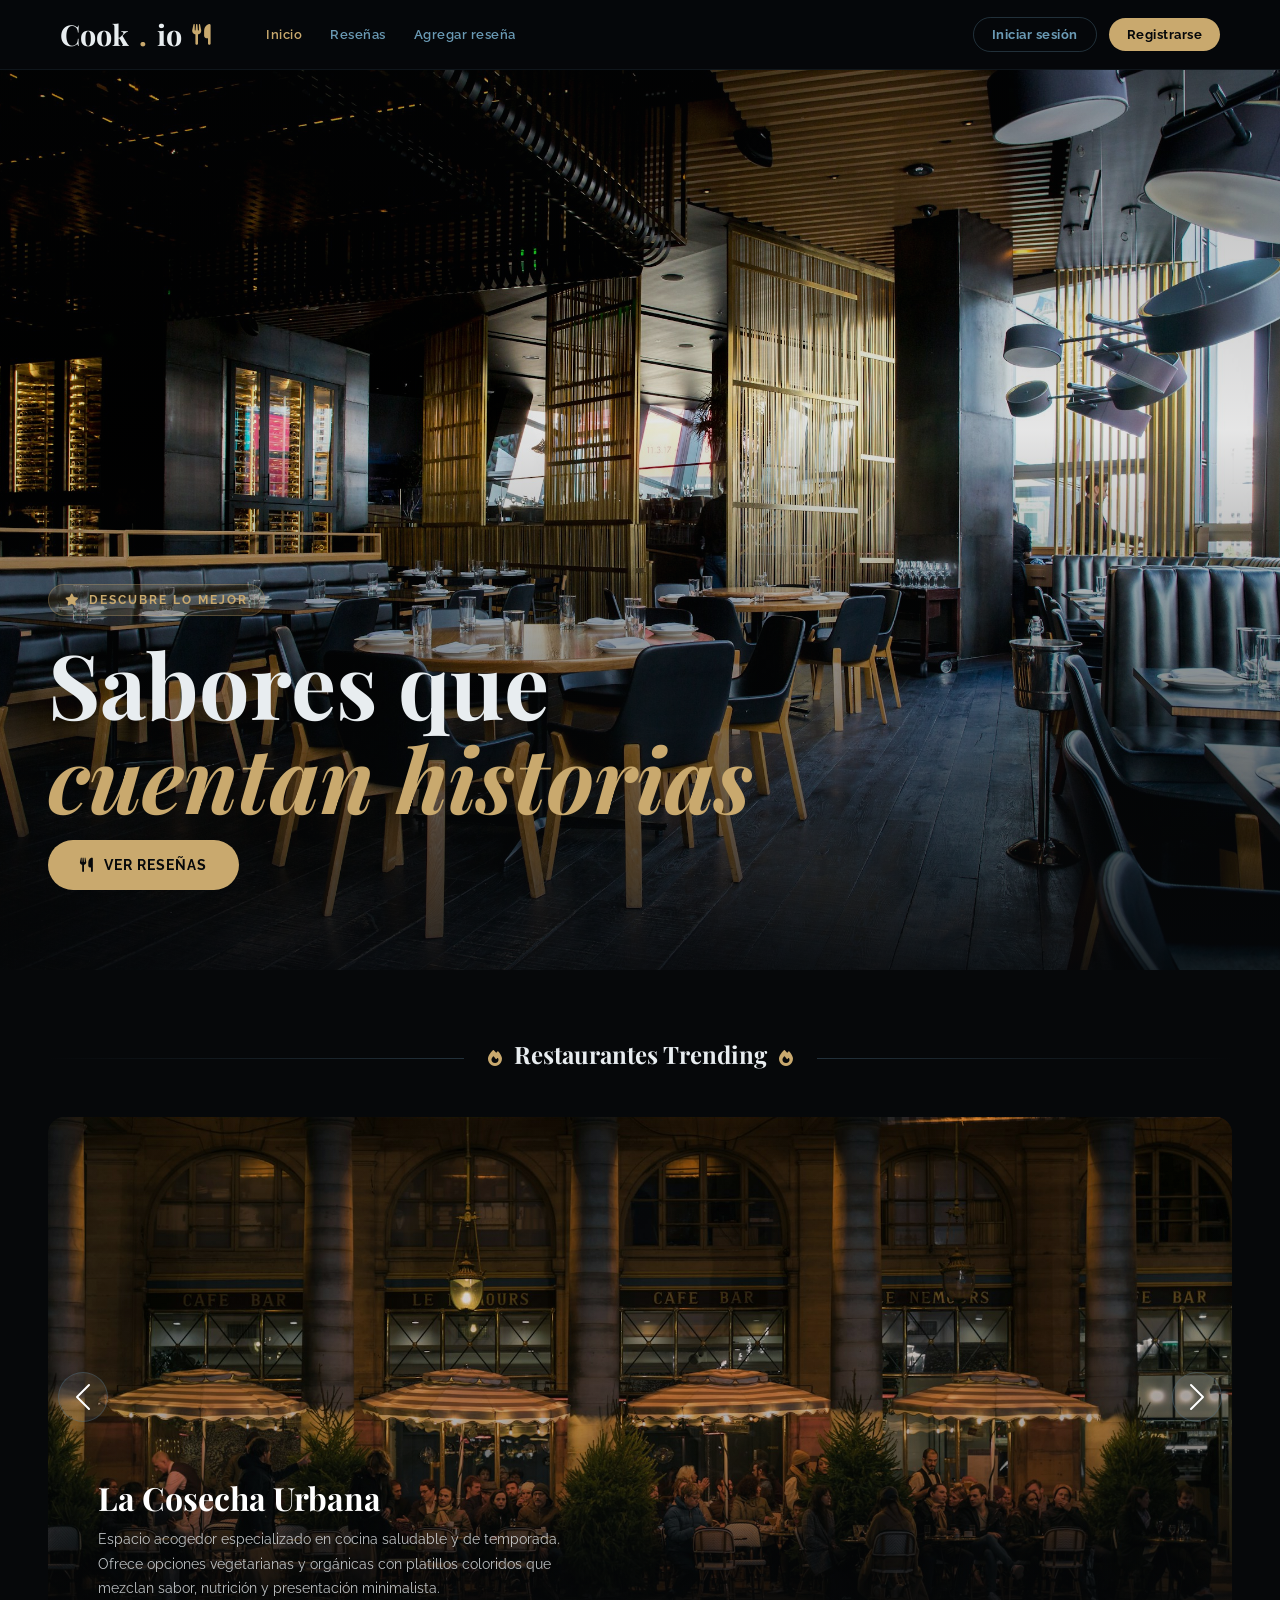
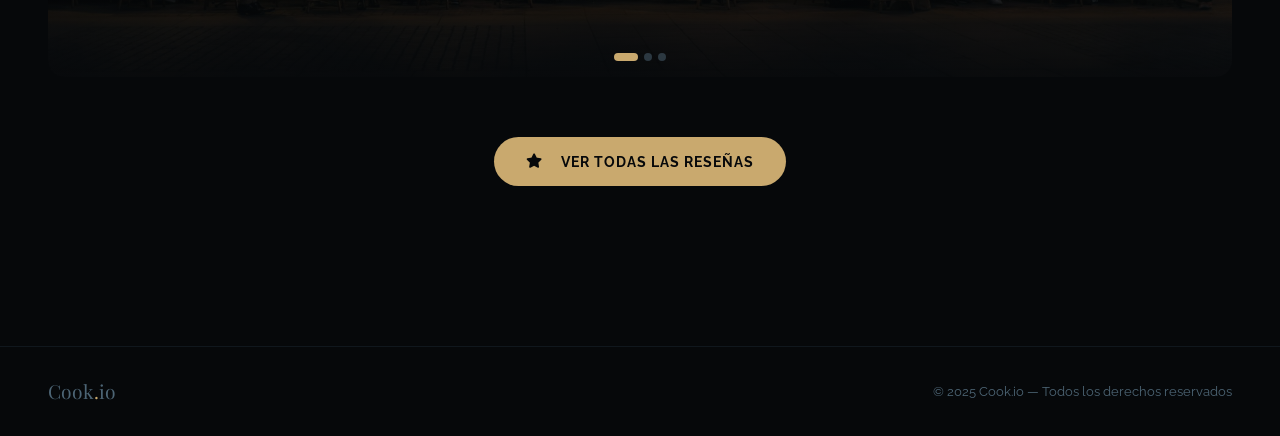
==== commit 7219203c: "first commit" ====
--- a/index.html
+++ b/index.html
@@ -16,7 +16,7 @@
 <nav class="navbar">
   <div class="container-fluid d-flex align-items-center">
     <a class="navbar-brand" href="index.html">
-      Cook<span style="color:var(--gold)">.</span>io
+      Cook<span style="color: #C9A96E">.</span>io
       <i class="fa-solid fa-utensils"></i>
     </a>
     <div class="nav-links">
@@ -94,7 +94,7 @@
 </div>
 
 <footer class="footer">
-  <span class="footer-brand">Cook<span style="color:var(--gold)">.</span>io</span>
+  <span class="footer-brand">Cook<span style="color: #C9A96E">.</span>io</span>
   <span class="footer-text">© 2025 Cook.io — Todos los derechos reservados</span>
 </footer>
 
@@ -104,11 +104,9 @@
 </div>
 
 <script>
-
   const API = 'https://cook-back-xwlk.onrender.com/api'
   let currentUser = null
   let currentUserEmail = ''
-
   function toast(msg, type = 'info') {
     const el = document.getElementById('toast')
     const icons = { success: 'fa-circle-check', error: 'fa-circle-xmark', info: 'fa-circle-info' }
@@ -117,25 +115,23 @@
     el.className = `show ${type}`
     setTimeout(() => el.className = '', 3500)
   }
-
+ 
   function initials(email) {
     return email ? email.substring(0, 2).toUpperCase() : '??'
   }
-
   function loadSession() {
     const saved = localStorage.getItem('cookio_user')
     if (saved) { try { currentUser = JSON.parse(saved) } catch {} }
     const savedEmail = localStorage.getItem('cookio_email')
     if (savedEmail) currentUserEmail = savedEmail
   }
-
+ 
   function clearSession() {
     currentUser = null
     currentUserEmail = ''
     localStorage.removeItem('cookio_user')
     localStorage.removeItem('cookio_email')
   }
-
   function renderNavbar() {
     const navArea = document.getElementById('nav-auth-area')
     if (!navArea) return
@@ -155,7 +151,7 @@
         <a class="btn-nav btn-nav-gold"    href="perfil.html">Registrarse</a>`
     }
   }
-
+ 
   function handleLogout() {
     clearSession()
     toast('Sesión cerrada.', 'info')
--- a/Estilos.css
+++ b/Estilos.css
@@ -1,45 +1,36 @@
-* { box-sizing: border-box; margin: 0; padding: 0; }
-
+*, *::before, *::after { box-sizing: border-box; margin: 0; padding: 0; }
+ 
 body {
   background: #06080A;
   color: #E8EDF0;
   font-family: 'Raleway', sans-serif;
-  font-weight: 400;
 }
 .navbar {
   position: sticky;
   top: 0;
   z-index: 1000;
-  background: rgba(6, 8, 10, 0.85);
-  border-bottom: 1px solid rgba(76, 111, 133, 0.15);
-  padding: 0 2rem;
+  background: rgba(6,8,10,0.9);
+  border-bottom: 1px solid rgba(76,111,133,0.15);
+  padding: 0 3rem;
   height: 70px;
 }
-
 .navbar .container-fluid { height: 100%; }
-
+ 
 .navbar-brand {
   font-family: 'Playfair Display', serif;
   font-size: 1.8rem;
   font-weight: 700;
   color: #E8EDF0 !important;
-  letter-spacing: -0.5px;
+  text-decoration: none;
   display: flex;
   align-items: center;
   gap: 10px;
-  text-decoration: none;
-  transition: color 0.3s;
-}
+  transition: color 0.2s;
+}
+.navbar-brand i        { color: #C9A96E; font-size: 1.3rem; }
 .navbar-brand:hover    { color: #6A9AB5 !important; }
-.navbar-brand i        { color: #C9A96E; font-size: 1.3rem; }
-.brand-dot             { color: #C9A96E; }
-
-.nav-links {
-  display: flex;
-  align-items: center;
-  gap: 28px;
-  margin-left: 40px;
-}
+ 
+.nav-links { display: flex; align-items: center; gap: 28px; margin-left: 40px; }
 .nav-links a {
   font-size: 0.82rem;
   font-weight: 600;
@@ -50,34 +41,21 @@
 }
 .nav-links a:hover,
 .nav-links a.active { color: #C9A96E; }
-
-.nav-auth-area {
-  margin-left: auto;
-  display: flex;
-  align-items: center;
-  gap: 14px;
-}
-
-.nav-user-info {
-  font-size: 0.85rem;
-  color: #6A9AB5;
-  display: flex;
-  align-items: center;
-  gap: 8px;
-}
-.nav-user-info .avatar {
-  width: 32px;
-  height: 32px;
+ 
+.nav-auth-area { margin-left: auto; display: flex; align-items: center; gap: 12px; }
+.nav-user-info { font-size: 0.85rem; color: #6A9AB5; display: flex; align-items: center; gap: 8px; }
+.avatar {
+  background: #2B3E4A;
   border-radius: 50%;
-  background: #2B3E4A;
   display: flex;
   align-items: center;
   justify-content: center;
   color: #C9A96E;
   font-weight: 700;
-  font-size: 0.75rem;
-}
-
+  flex-shrink: 0;
+}
+.nav-user-info .avatar { width: 32px; height: 32px; font-size: 0.75rem; }
+.big-avatar            { width: 80px; height: 80px; font-size: 1.8rem; margin: 0 auto 20px; }
 .btn-nav {
   padding: 7px 18px;
   border-radius: 50px;
@@ -87,24 +65,23 @@
   letter-spacing: 0.5px;
   cursor: pointer;
   border: none;
-  transition: all 0.25s;
   text-decoration: none;
   display: inline-flex;
   align-items: center;
-}
-.btn-nav-outline          { background: transparent; border: 1px solid rgba(76,111,133,0.4); color: #6A9AB5; }
-.btn-nav-outline:hover    { border-color: #C9A96E; color: #C9A96E; }
-.btn-nav-gold             { background: #C9A96E; color: #06080A; }
-.btn-nav-gold:hover       { background: #E0BA7F; color: #06080A; }
+  transition: background 0.2s, color 0.2s, border-color 0.2s;
+}
+.btn-nav-outline       { background: transparent; border: 1px solid rgba(76,111,133,0.4); color: #6A9AB5; }
+.btn-nav-outline:hover { border-color: #C9A96E; color: #C9A96E; }
+.btn-nav-gold          { background: #C9A96E; color: #06080A; }
+.btn-nav-gold:hover    { background: #E0BA7F; }
+
 #toast {
   position: fixed;
-  bottom: 28px;
-  right: 28px;
+  bottom: 28px; right: 28px;
   z-index: 9999;
-  min-width: 260px;
-  max-width: 360px;
+  min-width: 260px; max-width: 360px;
   background: #141C22;
-  border: 1px solid rgba(76, 111, 133, 0.3);
+  border: 1px solid rgba(76,111,133,0.3);
   border-radius: 12px;
   padding: 16px 20px;
   display: flex;
@@ -112,7 +89,7 @@
   gap: 12px;
   opacity: 0;
   transform: translateY(12px);
-  transition: all 0.35s;
+  transition: opacity 0.3s, transform 0.3s;
   pointer-events: none;
 }
 #toast.show            { opacity: 1; transform: translateY(0); pointer-events: auto; }
@@ -120,38 +97,16 @@
 #toast.success .t-icon { color: #5cb85c; }
 #toast.error   .t-icon { color: #d9534f; }
 #toast.info    .t-icon { color: #6A9AB5; }
-#toast .t-msg          { font-size: 0.88rem; color: #E8EDF0; line-height: 1.5; }
+#toast .t-msg          { font-size: 0.88rem; line-height: 1.5; }
 .modal-dark .modal-content {
   background: #141C22;
-  border: 1px solid rgba(76, 111, 133, 0.15);
+  border: 1px solid rgba(76,111,133,0.15);
   border-radius: 20px;
   color: #E8EDF0;
 }
-.modal-dark .modal-header { border-bottom: 1px solid rgba(76, 111, 133, 0.15); }
-.modal-dark .modal-footer { border-top:    1px solid rgba(76, 111, 133, 0.15); }
+.modal-dark .modal-header { border-bottom: 1px solid rgba(76,111,133,0.15); }
+.modal-dark .modal-footer { border-top:    1px solid rgba(76,111,133,0.15); }
 .modal-dark .btn-close    { filter: invert(1); opacity: 0.5; }
-.modal-title-serif        { font-family: 'Playfair Display', serif; }
-
-#editModal .form-group { margin-bottom: 16px; }
-#editModal .form-group label {
-  font-size: 0.78rem;
-  font-weight: 600;
-  letter-spacing: 1px;
-  text-transform: uppercase;
-  color: #4D6575;
-  display: block;
-  margin-bottom: 6px;
-}
-#editModal .form-group input,
-#editModal .form-group textarea {
-  background: #1C2A34;
-  border: 1px solid rgba(76, 111, 133, 0.15);
-  border-radius: 10px;
-  padding: 12px 16px;
-  color: #E8EDF0;
-  font-family: 'Raleway', sans-serif;
-  width: 100%;
-}
 .header {
   position: relative;
   height: 100vh;
@@ -164,17 +119,16 @@
   content: '';
   position: absolute;
   inset: 0;
-  background: linear-gradient(to bottom, rgba(6,8,10,0.3) 0%, rgba(6,8,10,0.1) 40%, rgba(6,8,10,0.85) 100%);
-}
-
-.hero-content { position: relative; z-index: 1; padding: 0 4rem; }
-
+  background: linear-gradient(to bottom, rgba(6,8,10,0.3), rgba(6,8,10,0.1) 40%, rgba(6,8,10,0.85));
+}
+.hero-content { position: relative; z-index: 1; padding: 0 3rem; }
+ 
 .hero-tag {
   display: inline-flex;
   align-items: center;
   gap: 8px;
-  background: rgba(201, 169, 110, 0.15);
-  border: 1px solid rgba(201, 169, 110, 0.3);
+  background: rgba(201,169,110,0.15);
+  border: 1px solid rgba(201,169,110,0.3);
   color: #C9A96E;
   font-size: 0.75rem;
   font-weight: 700;
@@ -184,7 +138,7 @@
   border-radius: 50px;
   margin-bottom: 20px;
 }
-
+ 
 .hero-title {
   font-family: 'Playfair Display', serif;
   font-size: clamp(3rem, 7vw, 6rem);
@@ -193,15 +147,15 @@
   margin-bottom: 16px;
 }
 .hero-title em { font-style: italic; color: #C9A96E; }
-
+ 
 .hero-sub {
-  font-size: 1.1rem;
+  font-size: 1.05rem;
   color: #6A9AB5;
   font-weight: 300;
   max-width: 500px;
   margin-bottom: 32px;
 }
-
+ 
 .hero-cta {
   display: inline-flex;
   align-items: center;
@@ -218,15 +172,13 @@
   border: none;
   cursor: pointer;
   text-decoration: none;
-  transition: background 0.3s;
+  transition: background 0.2s;
 }
 .hero-cta:hover { background: #E0BA7F; color: #06080A; }
-
-.page-hero        { padding: 60px 3rem 0; }
-.page-hero h1     { font-family: 'Playfair Display', serif; font-size: 2.8rem; font-weight: 700; margin-bottom: 8px; }
-.page-hero h1 em  { color: #C9A96E; font-style: italic; }
-.page-hero p      { color: #6A9AB5; font-size: 1rem; font-weight: 300; }
-
+.page-hero       { padding: 60px 3rem 0; }
+.page-hero h1    { font-family: 'Playfair Display', serif; font-size: 2.8rem; font-weight: 700; margin-bottom: 8px; }
+.page-hero h1 em { color: #C9A96E; font-style: italic; }
+.page-hero p     { color: #6A9AB5; font-weight: 300; }
 .section-header {
   display: flex;
   align-items: center;
@@ -234,30 +186,27 @@
   padding: 70px 3rem 40px;
 }
 .section-header .line       { flex: 1; height: 1px; background: linear-gradient(to right, transparent, rgba(76,111,133,0.4)); }
-.section-header .line.right { background: linear-gradient(to left, transparent, rgba(76,111,133,0.4)); }
-
-.section-label      { display: flex; align-items: center; gap: 12px; white-space: nowrap; }
-.section-label .icon{ color: #C9A96E; font-size: 1rem; }
-.section-label h2   { font-family: 'Playfair Display', serif; font-size: 1.5rem; font-weight: 700; letter-spacing: -0.3px; }
+.section-header .line.right { background: linear-gradient(to left,  transparent, rgba(76,111,133,0.4)); }
+.section-label              { display: flex; align-items: center; gap: 12px; white-space: nowrap; }
+.section-label .icon        { color: #C9A96E; }
+.section-label h2           { font-family: 'Playfair Display', serif; font-size: 1.5rem; font-weight: 700; }
 .carousel-section  { padding: 0 3rem 60px; }
 .carousel-inner    { border-radius: 16px; overflow: hidden; }
 .carousel-item     { height: 560px; }
 .carousel-item img { width: 100%; height: 100%; object-fit: cover; }
-
 .carousel-item::after {
   content: '';
   position: absolute;
   inset: 0;
-  background: linear-gradient(to top, rgba(6,8,10,0.9) 0%, rgba(6,8,10,0.1) 60%);
-}
-
+  background: linear-gradient(to top, rgba(6,8,10,0.9), rgba(6,8,10,0.1) 60%);
+}
 .carousel-caption    { z-index: 2; text-align: left; left: 50px; right: auto; bottom: 40px; max-width: 500px; }
 .carousel-caption h5 { font-family: 'Playfair Display', serif; font-size: 2rem; font-weight: 700; margin-bottom: 10px; }
 .carousel-caption p  { font-size: 0.9rem; color: rgba(232,237,240,0.8); line-height: 1.7; }
-
+ 
 .carousel-indicators [data-bs-target] { width: 8px; height: 8px; border-radius: 50%; background: #4D6575; border: none; }
 .carousel-indicators .active          { background: #C9A96E; width: 24px; border-radius: 4px; }
-
+ 
 .carousel-control-prev,
 .carousel-control-next {
   width: 50px; height: 50px;
@@ -265,91 +214,56 @@
   border: 1px solid rgba(76,111,133,0.4);
   border-radius: 50%;
   top: 50%; transform: translateY(-50%);
-  margin: 0 20px; opacity: 1;
-  transition: background 0.3s;
-}
-.carousel-control-prev:hover,
-.carousel-control-next:hover { background: rgba(255,255,255,0.18); }
-.carousel-control-prev { left: 10px; }
-.carousel-control-next { right: 10px; }
+  opacity: 1;
+}
+.carousel-control-prev { left: 10px; margin: 0; }
+.carousel-control-next { right: 10px; margin: 0; }
 .reviews-section { padding: 0 3rem 60px; }
-
-.review-grid { display: grid; grid-template-columns: 1fr 1fr; gap: 20px; }
-
+.review-grid     { display: grid; grid-template-columns: 1fr 1fr; gap: 20px; }
+ 
 .review-card {
   background: #141C22;
-  border: 1px solid rgba(76, 111, 133, 0.15);
+  border: 1px solid rgba(76,111,133,0.15);
   border-radius: 16px;
   overflow: hidden;
-  transition: border-color 0.3s, transform 0.3s;
-}
-.review-card:hover { border-color: rgba(76,111,133,0.4); transform: translateY(-4px); }
-
-.review-card-body { padding: 28px; }
-
-.review-meta {
-  display: flex;
-  align-items: center;
-  justify-content: space-between;
-  margin-bottom: 14px;
-}
-.review-stars  { color: #C9A96E; font-size: 0.85rem; letter-spacing: 2px; }
-.review-date   { font-size: 0.78rem; color: #4D6575; }
-.review-title  { font-family: 'Playfair Display', serif; font-size: 1.4rem; font-weight: 700; margin-bottom: 14px; }
-.review-text   { font-size: 0.9rem; color: #6A9AB5; line-height: 1.8; font-weight: 300; }
-
+  transition: border-color 0.2s;
+}
+.review-card:hover     { border-color: rgba(76,111,133,0.4); }
+.review-card-body      { padding: 28px; }
+.review-meta           { display: flex; align-items: center; justify-content: space-between; margin-bottom: 14px; }
+.review-stars          { color: #C9A96E; font-size: 0.85rem; letter-spacing: 2px; }
+.review-date           { font-size: 0.78rem; color: #4D6575; }
+.review-title          { font-family: 'Playfair Display', serif; font-size: 1.4rem; font-weight: 700; margin-bottom: 14px; }
+.review-text           { font-size: 0.9rem; color: #6A9AB5; line-height: 1.8; font-weight: 300; }
+ 
 .review-author {
   display: flex;
   align-items: center;
   gap: 12px;
   margin-top: 20px;
   padding-top: 20px;
-  border-top: 1px solid rgba(76, 111, 133, 0.15);
-}
-.author-avatar {
-  width: 36px; height: 36px;
-  border-radius: 50%;
-  background: #2B3E4A;
-  display: flex; align-items: center; justify-content: center;
-  color: #6A9AB5; font-size: 0.85rem; font-weight: 700; flex-shrink: 0;
-}
-.author-name   { font-size: 0.85rem; font-weight: 600; }
-.author-handle { font-size: 0.75rem; color: #4D6575; }
-
+  border-top: 1px solid rgba(76,111,133,0.15);
+}
+.review-author .avatar { width: 36px; height: 36px; font-size: 0.85rem; color: #6A9AB5; }
+.author-name           { font-size: 0.85rem; font-weight: 600; }
+.author-handle         { font-size: 0.75rem; color: #4D6575; }
+ 
 .review-card .edit-bar     { display: none; justify-content: flex-end; gap: 8px; padding: 10px 28px 0; }
 .review-card.own .edit-bar { display: flex; }
-
-.btn-edit,
-.btn-delete {
-  font-size: 0.75rem;
-  padding: 4px 12px;
-  border-radius: 20px;
-  border: none;
-  cursor: pointer;
-  font-family: 'Raleway', sans-serif;
-  font-weight: 600;
-  transition: background 0.2s;
+ 
+.btn-edit, .btn-delete {
+  font-size: 0.75rem; padding: 4px 12px;
+  border-radius: 20px; border: none;
+  cursor: pointer; font-family: 'Raleway', sans-serif; font-weight: 600;
 }
 .btn-edit        { background: rgba(76,111,133,0.15); color: #6A9AB5; }
 .btn-edit:hover  { background: rgba(76,111,133,0.3); }
 .btn-delete      { background: rgba(200,80,80,0.1); color: #c55; }
 .btn-delete:hover{ background: rgba(200,80,80,0.25); }
-
-.reviews-empty,
-.reviews-loading    { text-align: center; color: #4D6575; padding: 60px 20px; font-size: 0.95rem; }
-.reviews-loading    { padding: 40px; }
-.reviews-empty-icon { font-size: 2rem; margin-bottom: 14px; display: block; }
-
-.spinner {
-  display: inline-block;
-  width: 22px; height: 22px;
-  border: 2px solid rgba(76,111,133,0.3);
-  border-top-color: #6A9AB5;
-  border-radius: 50%;
-  animation: spin 0.7s linear infinite;
-  margin-right: 8px;
-}
-
+ 
+.reviews-loading,
+.reviews-empty { text-align: center; color: #4D6575; padding: 60px 20px; font-size: 0.95rem; }
+ 
 .add-review-cta {
   display: inline-flex;
   align-items: center;
@@ -365,19 +279,16 @@
   border-radius: 50px;
   text-decoration: none;
   margin-top: 16px;
-  transition: background 0.25s;
+  transition: background 0.2s;
 }
 .add-review-cta:hover { background: rgba(201,169,110,0.22); color: #C9A96E; }
-
-.cta-center { text-align: center; padding: 0 3rem 80px; }
-.add-review-section        { padding: 0 3rem 60px; transition: opacity 0.3s; }
+.add-review-section        { padding: 0 3rem 60px; transition: opacity 0.2s; }
 .add-review-section.locked { opacity: 0.45; pointer-events: none; }
-
+ 
 .add-review-card          { background: #141C22; border: 1px solid rgba(76,111,133,0.15); border-radius: 20px; padding: 48px; }
 .add-review-card h3       { font-family: 'Playfair Display', serif; font-size: 1.8rem; font-weight: 700; margin-bottom: 8px; }
 .add-review-card .subtitle{ color: #4D6575; font-size: 0.9rem; margin-bottom: 36px; }
-
-.login-prompt-box { padding: 40px 3rem 0; }
+ 
 .login-prompt {
   background: #141C22;
   border: 1px solid rgba(201,169,110,0.2);
@@ -385,203 +296,190 @@
   padding: 32px;
   text-align: center;
   max-width: 480px;
-  margin: 0 auto 40px;
-}
-.login-prompt-icon { font-size: 1.6rem; color: #C9A96E; margin-bottom: 16px; display: block; }
-.login-prompt p    { color: #6A9AB5; margin-bottom: 16px; font-size: 0.95rem; }
-.login-prompt a {
-  display: inline-flex;
-  align-items: center;
-  gap: 8px;
-  background: #C9A96E;
-  color: #06080A;
-  font-weight: 700;
-  font-size: 0.85rem;
-  letter-spacing: 1px;
-  text-transform: uppercase;
-  padding: 12px 28px;
-  border-radius: 50px;
-  text-decoration: none;
-  transition: background 0.25s;
-}
-.login-prompt a:hover { background: #E0BA7F; color: #06080A; }
-.form-row      { display: grid; grid-template-columns: 1fr 1fr; gap: 20px; margin-bottom: 20px; }
-.form-group    { display: flex; flex-direction: column; gap: 8px; }
-.form-group-mb { margin-bottom: 24px; }
-
+  margin: 40px auto;
+}
+.login-prompt p { color: #6A9AB5; margin-bottom: 16px; font-size: 0.95rem; }
+ 
+/* ── Inputs (compartidos: agregar, modal editar, login) ──────── */
+.form-row   { display: grid; grid-template-columns: 1fr 1fr; gap: 20px; margin-bottom: 20px; }
+.form-group { display: flex; flex-direction: column; gap: 8px; }
+ 
 .form-group label {
-  font-size: 0.8rem;
-  font-weight: 600;
-  letter-spacing: 1px;
-  text-transform: uppercase;
+  font-size: 0.8rem; font-weight: 600;
+  letter-spacing: 1px; text-transform: uppercase;
   color: #4D6575;
 }
-
 .form-group input,
 .form-group select,
 .form-group textarea {
   background: #1C2A34;
-  border: 1px solid rgba(76, 111, 133, 0.15);
+  border: 1px solid rgba(76,111,133,0.15);
   border-radius: 10px;
   padding: 14px 18px;
   color: #E8EDF0;
   font-family: 'Raleway', sans-serif;
   font-size: 0.95rem;
-  transition: border-color 0.3s, box-shadow 0.3s;
   outline: none;
+  transition: border-color 0.2s;
+  width: 100%;
 }
 .form-group input:focus,
 .form-group select:focus,
-.form-group textarea:focus {
-  border-color: #6A9AB5;
-  box-shadow: 0 0 0 3px rgba(76,111,133,0.12);
-}
-.form-group textarea      { resize: vertical; min-height: 120px; }
-.form-group select option { background: #1C2A34; }
-
-.star-rating       { display: flex; flex-direction: row-reverse; gap: 6px; margin-bottom: 20px; }
+.form-group textarea:focus { border-color: #6A9AB5; }
+.form-group textarea       { resize: vertical; min-height: 120px; }
+.form-group select option  { background: #1C2A34; }
+ 
+.star-rating       { display: flex; flex-direction: row-reverse; gap: 6px; }
 .star-rating input { display: none; }
-.star-rating label {
-  font-size: 1.6rem;
-  color: #4D6575;
-  cursor: pointer;
-  transition: color 0.2s, transform 0.2s;
-  letter-spacing: 0;
-  text-transform: none;
-}
+.star-rating label { font-size: 1.6rem; color: #4D6575; cursor: pointer; transition: color 0.2s; }
 .star-rating input:checked ~ label,
 .star-rating label:hover,
 .star-rating label:hover ~ label { color: #C9A96E; }
-.star-rating label:hover,
-.star-rating label:hover ~ label { transform: scale(1.2); }
+ 
+.submit-btn {
+  background: #6A9AB5;
+  color: #fff; border: none; border-radius: 10px;
+  padding: 16px 40px;
+  font-family: 'Raleway', sans-serif; font-weight: 700; font-size: 0.9rem;
+  letter-spacing: 1px; text-transform: uppercase;
+  cursor: pointer; margin-top: 8px;
+  transition: opacity 0.2s;
+}
+.submit-btn:hover { opacity: 0.85; }
+ 
+.lock-msg { text-align: center; color: #4D6575; font-size: 0.85rem; margin-top: 12px; }
 
-.submit-btn {
-  background: linear-gradient(135deg, #4C6F85 0%, #6A9AB5 100%);
-  color: #fff;
-  border: none;
-  border-radius: 10px;
-  padding: 16px 40px;
-  font-family: 'Raleway', sans-serif;
-  font-weight: 700;
-  font-size: 0.9rem;
-  letter-spacing: 1px;
-  text-transform: uppercase;
-  cursor: pointer;
-  margin-top: 8px;
-  transition: opacity 0.3s, transform 0.2s, box-shadow 0.3s;
-}
-.submit-btn:hover { opacity: 0.9; transform: translateY(-2px); box-shadow: 0 8px 30px rgba(76,111,133,0.35); }
-
-.lock-msg { text-align: center; color: #4D6575; font-size: 0.85rem; margin-top: 12px; }
 .login-section { padding: 0 3rem 100px; }
-
+ 
 .login-card,
 .user-panel {
   background: #141C22;
-  border: 1px solid rgba(76, 111, 133, 0.15);
+  border: 1px solid rgba(76,111,133,0.15);
   border-radius: 20px;
   padding: 48px;
   max-width: 480px;
   margin: 0 auto;
   text-align: center;
 }
-
+.login-card h3,
+.user-panel h3 { font-family: 'Playfair Display', serif; font-size: 1.8rem; margin-bottom: 6px; }
+ 
 .login-icon {
   width: 64px; height: 64px;
-  background: #2B3E4A;
-  border-radius: 20px;
+  background: #2B3E4A; border-radius: 20px;
   display: flex; align-items: center; justify-content: center;
   margin: 0 auto 24px;
-  font-size: 1.5rem;
-  color: #6A9AB5;
-}
-
-.login-card h3,
-.user-panel h3 { font-family: 'Playfair Display', serif; font-size: 1.8rem; margin-bottom: 6px; }
-
+  font-size: 1.5rem; color: #6A9AB5;
+}
+ 
 .login-form { text-align: left; display: flex; flex-direction: column; gap: 16px; }
-
+ 
 .login-btn {
-  background: #C9A96E;
-  color: #06080A;
-  border: none;
-  border-radius: 10px;
-  padding: 16px;
-  width: 100%;
-  font-family: 'Raleway', sans-serif;
-  font-weight: 700;
-  font-size: 0.9rem;
-  letter-spacing: 1px;
-  text-transform: uppercase;
-  cursor: pointer;
-  transition: background 0.3s, transform 0.2s;
-  margin-top: 8px;
-}
-.login-btn:hover { background: #E0BA7F; transform: translateY(-1px); }
-
+  background: #C9A96E; color: #06080A;
+  border: none; border-radius: 10px;
+  padding: 16px; width: 100%;
+  font-family: 'Raleway', sans-serif; font-weight: 700; font-size: 0.9rem;
+  letter-spacing: 1px; text-transform: uppercase;
+  cursor: pointer; margin-top: 8px;
+  transition: background 0.2s;
+}
+.login-btn:hover { background: #E0BA7F; }
+ 
 .auth-tabs { display: flex; border-bottom: 1px solid rgba(76,111,133,0.15); margin-bottom: 28px; }
 .auth-tab {
-  flex: 1; padding: 12px;
-  background: none; border: none;
+  flex: 1; padding: 12px; background: none; border: none;
   font-family: 'Raleway', sans-serif; font-weight: 600; font-size: 0.85rem;
-  color: #4D6575; cursor: pointer;
-  transition: color 0.2s; letter-spacing: 0.5px; text-transform: uppercase;
+  color: #4D6575; cursor: pointer; transition: color 0.2s;
+  letter-spacing: 0.5px; text-transform: uppercase;
 }
 .auth-tab.active { color: #C9A96E; border-bottom: 2px solid #C9A96E; }
-
-.big-avatar {
-  width: 80px; height: 80px;
-  border-radius: 50%;
-  background: #2B3E4A;
-  display: flex; align-items: center; justify-content: center;
-  color: #C9A96E; font-size: 1.8rem; font-weight: 700;
-  margin: 0 auto 20px;
-}
+ 
 .user-email { color: #4D6575; font-size: 0.88rem; margin-bottom: 28px; }
-
+ 
 .btn-logout {
-  background: transparent;
-  border: 1px solid rgba(200,80,80,0.3);
-  color: #c55;
-  border-radius: 10px;
-  padding: 12px 28px;
+  background: transparent; border: 1px solid rgba(200,80,80,0.3); color: #c55;
+  border-radius: 10px; padding: 12px 28px;
   font-family: 'Raleway', sans-serif; font-weight: 700; font-size: 0.85rem;
-  cursor: pointer; transition: background 0.25s;
+  cursor: pointer; transition: background 0.2s;
 }
 .btn-logout:hover { background: rgba(200,80,80,0.1); }
-
+ 
 .btn-delete-account {
-  background: transparent; border: none;
-  color: #4D6575; font-size: 0.78rem;
-  cursor: pointer; margin-top: 12px;
+  background: transparent; border: none; color: #4D6575;
+  font-size: 0.78rem; cursor: pointer; margin-top: 12px;
   text-decoration: underline; font-family: 'Raleway', sans-serif;
 }
 .btn-delete-account:hover { color: #c55; }
-
+ 
 .profile-links { display: flex; justify-content: center; gap: 16px; margin-top: 24px; }
 .profile-links a {
   display: inline-flex; align-items: center; gap: 8px;
   font-size: 0.82rem; font-weight: 600; color: #6A9AB5;
   text-decoration: none; border: 1px solid rgba(76,111,133,0.3);
-  border-radius: 50px; padding: 8px 20px; transition: all 0.2s;
+  border-radius: 50px; padding: 8px 20px;
+  transition: border-color 0.2s, color 0.2s;
 }
 .profile-links a:hover { border-color: #C9A96E; color: #C9A96E; }
-
 .footer {
-  border-top: 1px solid rgba(76, 111, 133, 0.15);
+  border-top: 1px solid rgba(76,111,133,0.15);
   padding: 30px 3rem;
   display: flex; justify-content: space-between; align-items: center;
   margin-top: 80px;
 }
 .footer-brand { font-family: 'Playfair Display', serif; font-size: 1.2rem; color: #4D6575; }
 .footer-text  { font-size: 0.8rem; color: #4D6575; }
-
 .hidden { display: none !important; }
-
-@keyframes fadeUp { from { opacity: 0; transform: translateY(24px); } to { opacity: 1; transform: translateY(0); } }
+ 
+.spinner {
+  display: inline-block;
+  width: 20px; height: 20px;
+  border: 2px solid rgba(76,111,133,0.3);
+  border-top-color: #6A9AB5;
+  border-radius: 50%;
+  animation: spin 0.7s linear infinite;
+  margin-right: 8px;
+  vertical-align: middle;
+}
+ 
+@keyframes fadeUp { from { opacity: 0; transform: translateY(20px); } to { opacity: 1; transform: translateY(0); } }
 @keyframes spin   { to { transform: rotate(360deg); } }
-
-.animate { animation: fadeUp 0.6s ease both; }
+ 
+.animate { animation: fadeUp 0.5s ease both; }
 .delay-1 { animation-delay: 0.1s; }
 .delay-2 { animation-delay: 0.2s; }
 .delay-3 { animation-delay: 0.3s; }
+
+@media (max-width: 768px) {
+  .nav-links    { display: none; }
+  .navbar       { padding: 0 1.2rem; }
+  .navbar-brand { font-size: 1.4rem; }
+ 
+  .header       { height: 100svh; padding-bottom: 60px; }
+  .hero-content { padding: 0 1.5rem; }
+  #hero-cta-area { display: flex; flex-direction: column; gap: 12px; align-items: flex-start; }
+  #hero-cta-area .hero-cta { margin-left: 0 !important; }
+ 
+  .page-hero    { padding: 40px 1.5rem 0; }
+  .page-hero h1 { font-size: 2rem; }
+  .section-header { padding: 50px 1.5rem 30px; }
+ 
+  .carousel-section { padding: 0 1.5rem 40px; }
+  .carousel-item    { height: 360px; }
+  .carousel-caption { left: 20px; bottom: 20px; max-width: 85%; }
+  .carousel-caption h5 { font-size: 1.3rem; }
+ 
+  .reviews-section { padding: 0 1.5rem 40px; }
+  .review-grid     { grid-template-columns: 1fr; }
+ 
+  .add-review-section { padding: 0 1.5rem 40px; }
+  .add-review-card,
+  .login-card,
+  .user-panel  { padding: 28px 20px; }
+  .form-row    { grid-template-columns: 1fr; }
+ 
+  .login-section { padding: 0 1.5rem 60px; }
+ 
+  #toast { left: 16px; right: 16px; min-width: unset; max-width: unset; bottom: 16px; }
+ 
+  .footer { flex-direction: column; gap: 6px; text-align: center; padding: 24px 1.5rem; margin-top: 40px; }
+}
